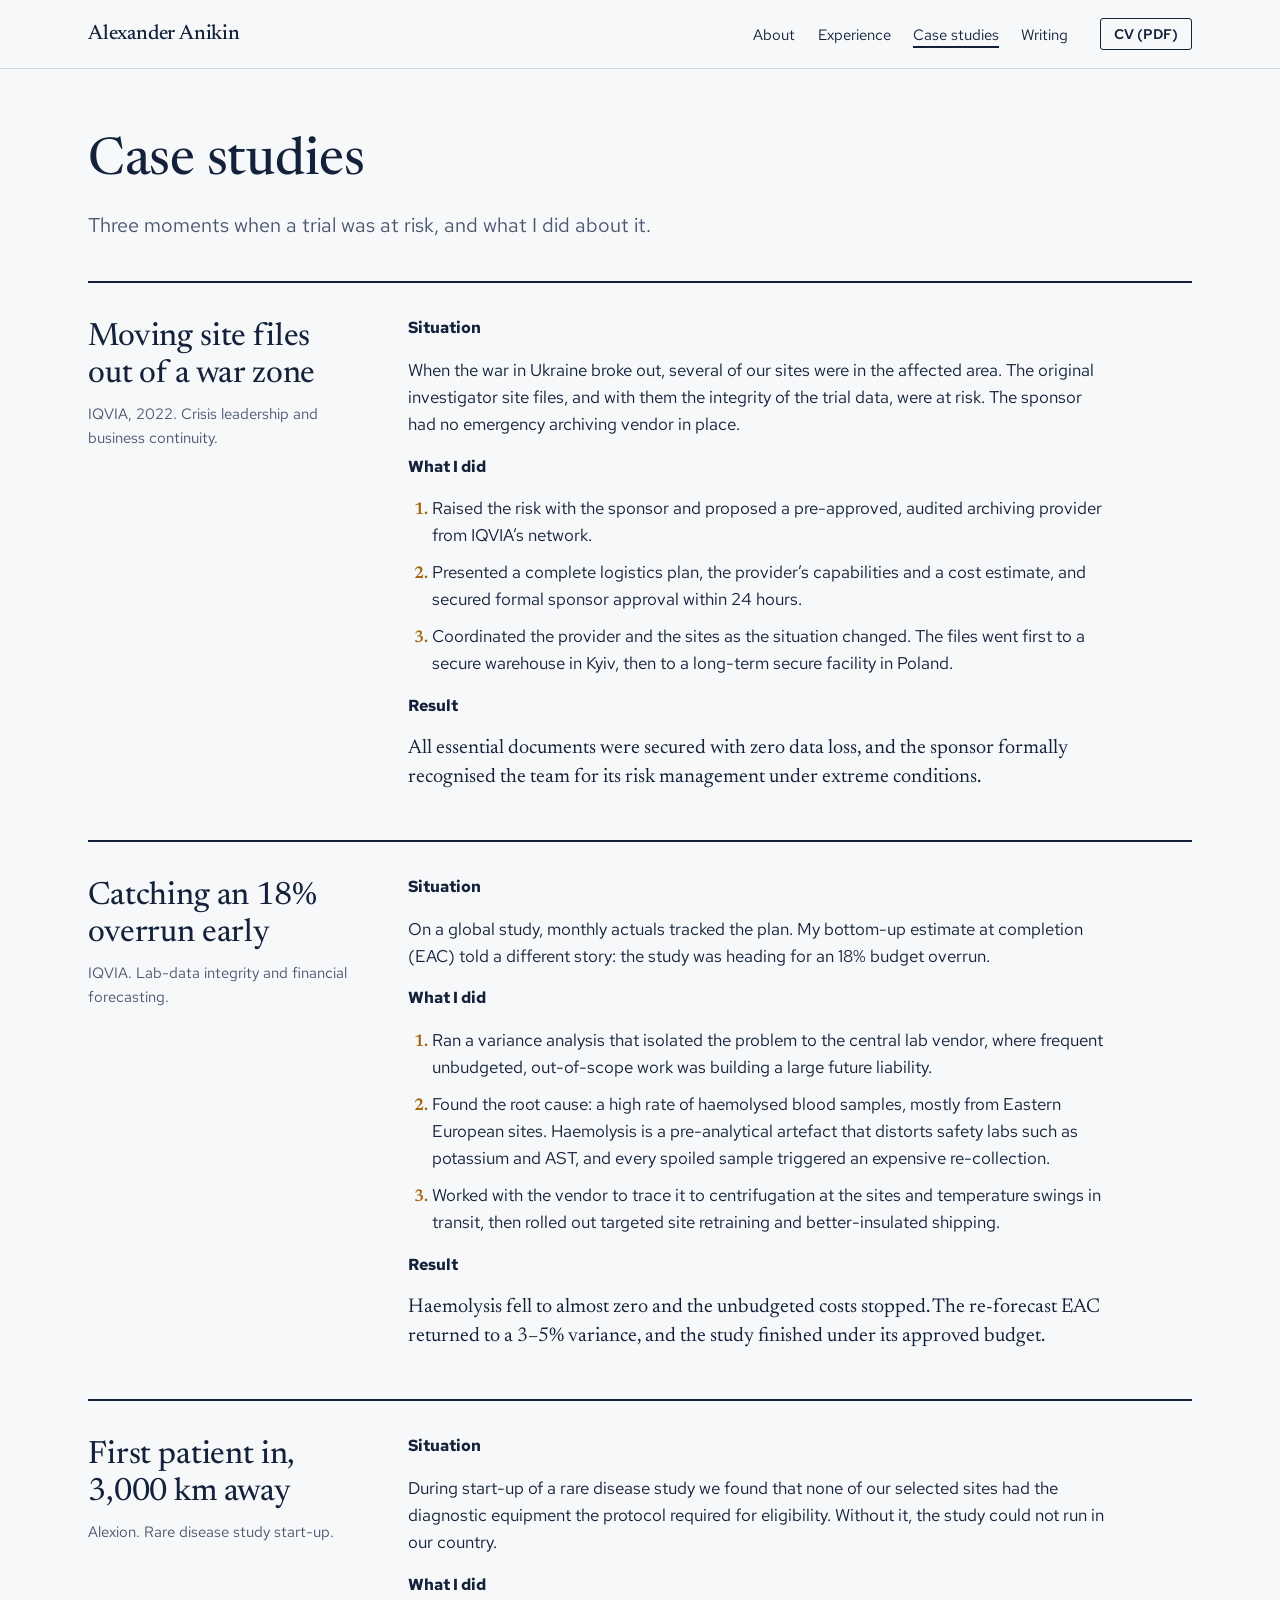
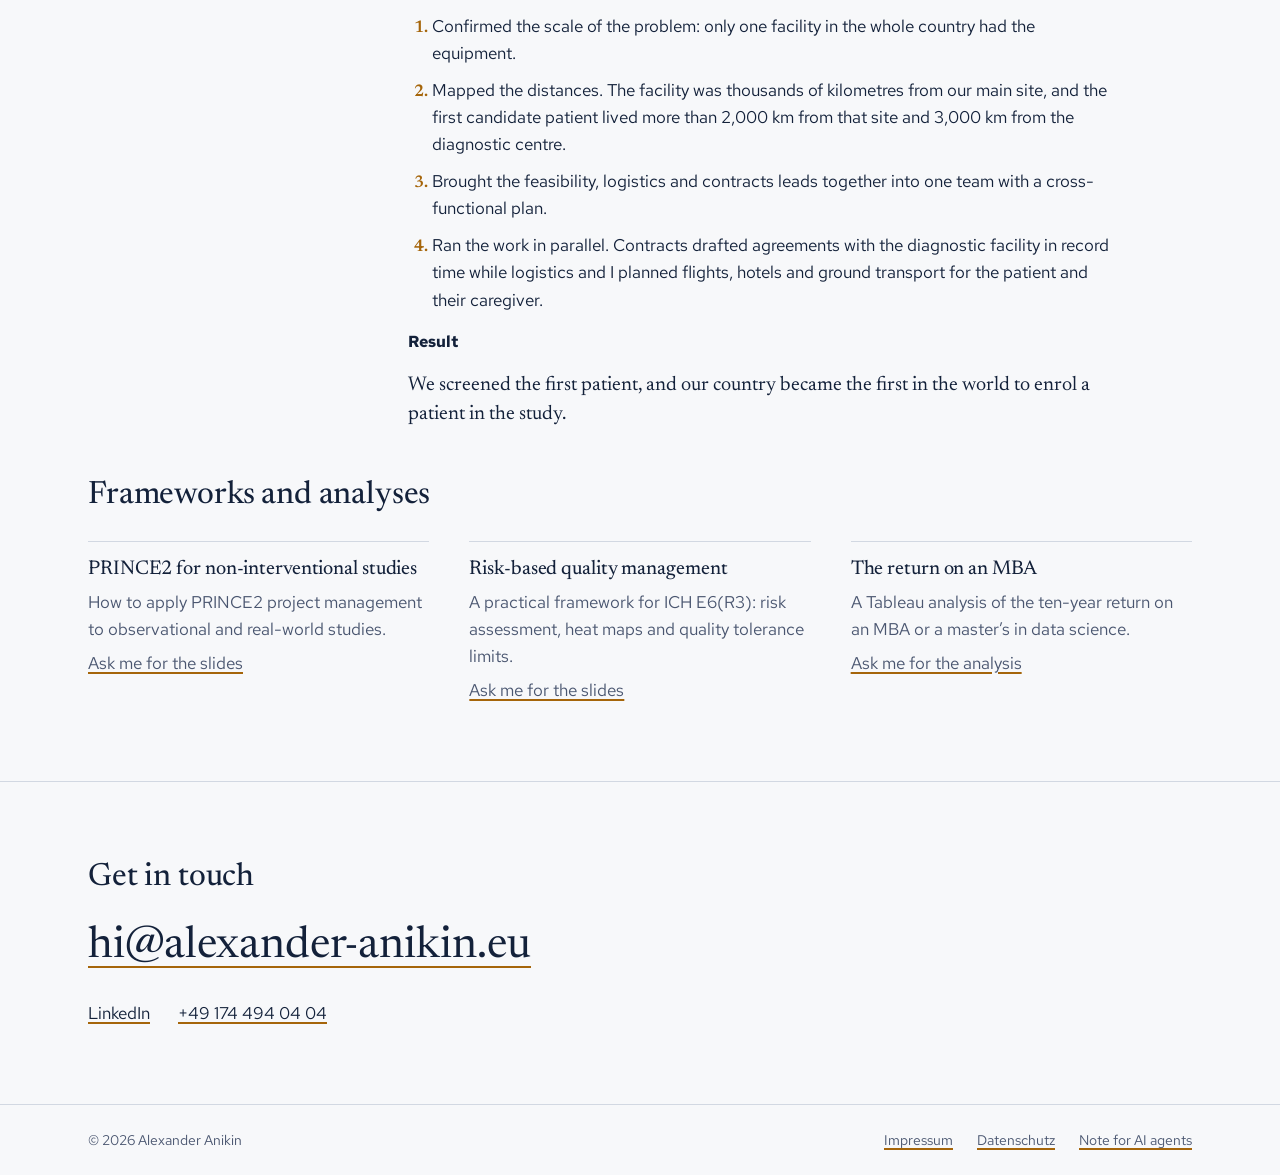
==== case-studies.html @ 02dc9697 "Launch alexander-anikin.eu without Wix Plain HTML/CSS site: home with trials by indication and phase" ====
<!doctype html>
<html lang="en">
<head>
<meta charset="utf-8">
<meta name="viewport" content="width=device-width, initial-scale=1">
<title>Case studies | Alexander Anikin, MD</title>
<meta name="description" content="Three trials at risk: site files moved out of a war zone, an 18% overrun caught early, and a first patient enrolled 3,000 km away.">
<link rel="canonical" href="https://alexander-anikin.eu/case-studies.html">
<meta name="author" content="Alexander Anikin">
<meta property="og:type" content="website">
<meta property="og:site_name" content="Alexander Anikin">
<meta property="og:locale" content="en_GB">
<meta property="og:title" content="Case studies | Alexander Anikin, MD">
<meta property="og:description" content="Three trials at risk: site files moved out of a war zone, an 18% overrun caught early, and a first patient enrolled 3,000 km away.">
<meta property="og:url" content="https://alexander-anikin.eu/case-studies.html">
<meta property="og:image" content="https://alexander-anikin.eu/assets/og-image.png">
<meta property="og:image:width" content="1200">
<meta property="og:image:height" content="630">
<meta property="og:image:alt" content="Alexander Anikin, MD. Clinical development leader, trained in psychiatry.">
<meta name="twitter:card" content="summary_large_image">
<link rel="me" href="https://www.linkedin.com/in/alxanikin/">
<link rel="alternate" type="text/plain" href="https://alexander-anikin.eu/llms.txt" title="Summary for AI agents">
<script type="application/ld+json">
{
 "@context": "https://schema.org",
 "@graph": [
  {
   "@type": "WebPage",
   "@id": "https://alexander-anikin.eu/case-studies.html",
   "url": "https://alexander-anikin.eu/case-studies.html",
   "name": "Case studies | Alexander Anikin, MD",
   "isPartOf": {
    "@id": "https://alexander-anikin.eu/#website"
   },
   "about": {
    "@id": "https://alexander-anikin.eu/#person"
   }
  }
 ]
}
</script>
<meta name="theme-color" content="#F7F8FA" media="(prefers-color-scheme: light)">
<meta name="theme-color" content="#0E1626" media="(prefers-color-scheme: dark)">
<link rel="icon" href="favicon.ico" sizes="48x48">
<link rel="icon" href="assets/favicon.svg" type="image/svg+xml">
<link rel="apple-touch-icon" href="assets/apple-touch-icon.png">
<link rel="preload" href="assets/fonts/newsreader-latin-opsz-normal.woff2" as="font" type="font/woff2" crossorigin>
<link rel="stylesheet" href="assets/site.css">
</head>
<body>
<a class="skip" href="#main">Skip to content</a>
<header class="site-header">
  <div class="wrap header-inner">
    <a class="brand" href="index.html">Alexander Anikin</a>
    <nav class="site-nav" aria-label="Main">
      <ul><li><a href="about.html">About</a></li><li><a href="experience.html">Experience</a></li><li><a href="case-studies.html" aria-current="page">Case studies</a></li><li><a href="writing.html">Writing</a></li></ul>
    </nav>
    <a class="btn btn-ghost btn-small" href="cv/alexander-anikin-cv.pdf">CV (PDF)</a>
  </div>
</header>
<main id="main">
  <div class="wrap">
    <div class="page-head">
      <h1>Case studies</h1>
      <p class="intro">Three moments when a trial was at risk, and what I did about it.</p>
    </div>
    <article class="case-full" id="war-zone">
  <header>
    <h2>Moving site files out of a war zone</h2>
    <p class="meta">IQVIA, 2022. Crisis leadership and business continuity.</p>
  </header>
  <div class="case-body">
    <h3>Situation</h3>
    <p>When the war in Ukraine broke out, several of our sites were in the affected area. The original investigator site files, and with them the integrity of the trial data, were at risk. The sponsor had no emergency archiving vendor in place.</p>
    <h3>What I did</h3>
    <ol class="steps"><li>Raised the risk with the sponsor and proposed a pre-approved, audited archiving provider from IQVIA’s network.</li><li>Presented a complete logistics plan, the provider’s capabilities and a cost estimate, and secured formal sponsor approval within 24 hours.</li><li>Coordinated the provider and the sites as the situation changed. The files went first to a secure warehouse in Kyiv, then to a long-term secure facility in Poland.</li></ol>
    <h3>Result</h3>
    <p class="result">All essential documents were secured with zero data loss, and the sponsor formally recognised the team for its risk management under extreme conditions.</p>
  </div>
</article><article class="case-full" id="overrun">
  <header>
    <h2>Catching an 18% overrun early</h2>
    <p class="meta">IQVIA. Lab-data integrity and financial forecasting.</p>
  </header>
  <div class="case-body">
    <h3>Situation</h3>
    <p>On a global study, monthly actuals tracked the plan. My bottom-up estimate at completion (EAC) told a different story: the study was heading for an 18% budget overrun.</p>
    <h3>What I did</h3>
    <ol class="steps"><li>Ran a variance analysis that isolated the problem to the central lab vendor, where frequent unbudgeted, out-of-scope work was building a large future liability.</li><li>Found the root cause: a high rate of haemolysed blood samples, mostly from Eastern European sites. Haemolysis is a pre-analytical artefact that distorts safety labs such as potassium and AST, and every spoiled sample triggered an expensive re-collection.</li><li>Worked with the vendor to trace it to centrifugation at the sites and temperature swings in transit, then rolled out targeted site retraining and better-insulated shipping.</li></ol>
    <h3>Result</h3>
    <p class="result">Haemolysis fell to almost zero and the unbudgeted costs stopped. The re-forecast EAC returned to a 3–5% variance, and the study finished under its approved budget.</p>
  </div>
</article><article class="case-full" id="first-patient">
  <header>
    <h2>First patient in, 3,000&nbsp;km away</h2>
    <p class="meta">Alexion. Rare disease study start-up.</p>
  </header>
  <div class="case-body">
    <h3>Situation</h3>
    <p>During start-up of a rare disease study we found that none of our selected sites had the diagnostic equipment the protocol required for eligibility. Without it, the study could not run in our country.</p>
    <h3>What I did</h3>
    <ol class="steps"><li>Confirmed the scale of the problem: only one facility in the whole country had the equipment.</li><li>Mapped the distances. The facility was thousands of kilometres from our main site, and the first candidate patient lived more than 2,000&nbsp;km from that site and 3,000&nbsp;km from the diagnostic centre.</li><li>Brought the feasibility, logistics and contracts leads together into one team with a cross-functional plan.</li><li>Ran the work in parallel. Contracts drafted agreements with the diagnostic facility in record time while logistics and I planned flights, hotels and ground transport for the patient and their caregiver.</li></ol>
    <h3>Result</h3>
    <p class="result">We screened the first patient, and our country became the first in the world to enrol a patient in the study.</p>
  </div>
</article>

    <section class="section" aria-labelledby="frameworks-title">
      <div class="section-head">
        <h2 id="frameworks-title">Frameworks and analyses</h2>
      </div>
      <ul class="frameworks">
        <li>
          <h3>PRINCE2 for non-interventional studies</h3>
          <p>How to apply PRINCE2 project management to observational and real-world studies.</p>
          <p><a href="mailto:hi@alexander-anikin.eu?subject=PRINCE2%20for%20non-interventional%20studies">Ask me for the slides</a></p>
        </li>
        <li>
          <h3>Risk-based quality management</h3>
          <p>A practical framework for ICH E6(R3): risk assessment, heat maps and quality tolerance limits.</p>
          <p><a href="mailto:hi@alexander-anikin.eu?subject=Risk-based%20quality%20management">Ask me for the slides</a></p>
        </li>
        <li>
          <h3>The return on an MBA</h3>
          <p>A Tableau analysis of the ten-year return on an MBA or a master’s in data science.</p>
          <p><a href="mailto:hi@alexander-anikin.eu?subject=The%20return%20on%20an%20MBA">Ask me for the analysis</a></p>
        </li>
      </ul>
    </section>
  </div>
  <section class="contact" aria-labelledby="contact-title">
  <div class="wrap">
    <h2 id="contact-title">Get in touch</h2>
    <p class="contact-email"><a href="mailto:hi@alexander-anikin.eu">hi@alexander-anikin.eu</a></p>
    <ul class="contact-other">
      <li><a href="https://www.linkedin.com/in/alxanikin/" rel="me">LinkedIn</a></li>
      <li><a href="tel:+491744940404">+49 174 494 04 04</a></li>
    </ul>
  </div>
</section>
</main>
<footer class="site-footer">
  <div class="wrap footer-inner">
    <p>© 2026 Alexander Anikin</p>
    <ul>
      <li><a href="impressum.html">Impressum</a></li>
      <li><a href="datenschutz.html">Datenschutz</a></li>
      <li><a href="llms.txt">Note for AI agents</a></li>
    </ul>
  </div>
</footer>
</body>
</html>
---- assets/site.css ----
/* Layout: a clinical protocol on a desk. Left-aligned prose at reading measure;
   one wide table, laid out like a protocol's schedule of assessments, carries the home page. */

@font-face {
  font-family: "Newsreader";
  src: url("fonts/newsreader-latin-opsz-normal.woff2") format("woff2");
  font-weight: 200 800;
  font-style: normal;
  font-display: swap;
}
@font-face {
  font-family: "Newsreader";
  src: url("fonts/newsreader-latin-opsz-italic.woff2") format("woff2");
  font-weight: 200 800;
  font-style: italic;
  font-display: swap;
}
@font-face {
  font-family: "Red Hat Text";
  src: url("fonts/red-hat-text-latin-wght-normal.woff2") format("woff2");
  font-weight: 300 700;
  font-style: normal;
  font-display: swap;
}
@font-face {
  font-family: "Red Hat Text";
  src: url("fonts/red-hat-text-latin-wght-italic.woff2") format("woff2");
  font-weight: 300 700;
  font-style: italic;
  font-display: swap;
}

:root {
  --paper: #F7F8FA;     /* cool protocol paper */
  --ink: #13213A;       /* blue-black ink */
  --ink-soft: #4A5670;  /* secondary text */
  --rule: #D2D8E2;      /* table grid and hairlines */
  --wash: #EBEEF3;      /* table headers and group rows */
  --amber: #A5650A;     /* marks, underlines, focus */
  --on-ink: #F7F8FA;    /* text on ink buttons */
  --todo: #B45309;      /* draft placeholders only */

  --font-display: "Newsreader", "Iowan Old Style", "Palatino Linotype", Georgia, serif;
  --font-text: "Red Hat Text", "Segoe UI", system-ui, -apple-system, Roboto, sans-serif;

  --step--1: 0.8125rem;
  --step-0: 1.0625rem;
  --step-1: 1.25rem;
  --step-2: 1.5625rem;
  --step-3: 2rem;
  --step-4: clamp(2.25rem, 2.2vw + 1.6rem, 3.25rem);
  --step-5: clamp(3.1rem, 6.4vw + 1rem, 6.25rem);

  --measure: 64ch;
  --wrap: 74rem;
  --space-section: clamp(3.5rem, 6vw, 6rem);

  padding-top: env(safe-area-inset-top, 0px);
  padding-bottom: env(safe-area-inset-bottom, 0px);
}

@media (prefers-color-scheme: dark) {
  :root:not([data-theme="light"]) {
    --paper: #0E1626;
    --ink: #E7EBF2;
    --ink-soft: #A2ADC1;
    --rule: #2A3550;
    --wash: #16203A;
    --amber: #E8A23A;
    --on-ink: #0E1626;
    --todo: #F59E0B;
    color-scheme: dark;
  }
}
:root[data-theme="dark"] {
  --paper: #0E1626;
  --ink: #E7EBF2;
  --ink-soft: #A2ADC1;
  --rule: #2A3550;
  --wash: #16203A;
  --amber: #E8A23A;
  --on-ink: #0E1626;
  --todo: #F59E0B;
  color-scheme: dark;
}

*, *::before, *::after { box-sizing: border-box; }

html { -webkit-text-size-adjust: 100%; text-size-adjust: 100%; }

body {
  margin: 0;
  background: var(--paper);
  color: var(--ink);
  font-family: var(--font-text);
  font-size: var(--step-0);
  line-height: 1.6;
  font-optical-sizing: auto;
}

img { max-width: 100%; height: auto; display: block; }

a {
  color: inherit;
  text-decoration-line: underline;
  text-decoration-color: var(--amber);
  text-decoration-thickness: 1.5px;
  text-underline-offset: 0.2em;
}
a:hover { text-decoration-thickness: 2.5px; }

:focus-visible {
  outline: 2px solid var(--amber);
  outline-offset: 3px;
  border-radius: 2px;
}

h1, h2, h3 {
  font-family: var(--font-display);
  font-weight: 450;
  line-height: 1.15;
  letter-spacing: -0.005em;
  text-wrap: balance;
  margin: 0;
}
p, ul, ol, dl, figure, blockquote { margin: 0; }

abbr[title] { text-decoration: none; cursor: help; }

.wrap {
  max-width: var(--wrap);
  margin-inline: auto;
  padding-left: max(16px, env(safe-area-inset-left, 0px));
  padding-right: max(16px, env(safe-area-inset-right, 0px));
}
@media (min-width: 720px) {
  .wrap {
    padding-left: max(40px, env(safe-area-inset-left, 0px));
    padding-right: max(40px, env(safe-area-inset-right, 0px));
  }
}

.sr {
  position: absolute;
  width: 1px;
  height: 1px;
  padding: 0;
  margin: -1px;
  overflow: hidden;
  clip: rect(0, 0, 0, 0);
  white-space: nowrap;
  border: 0;
}

.skip {
  position: absolute;
  left: -9999px;
  top: 0;
}
.skip:focus {
  left: max(16px, env(safe-area-inset-left, 0px));
  top: calc(env(safe-area-inset-top, 0px) + 12px);
  z-index: 20;
  background: var(--ink);
  color: var(--on-ink);
  padding: 0.5rem 0.8rem;
  text-decoration: none;
}

/* Header */

.site-header { border-bottom: 1px solid var(--rule); }

.header-inner {
  display: flex;
  flex-wrap: wrap;
  align-items: center;
  gap: 0.6rem 2rem;
  padding-block: 1.1rem;
}

.brand {
  margin-right: auto;
  font-family: var(--font-display);
  font-size: 1.3rem;
  font-weight: 500;
  letter-spacing: -0.01em;
  text-decoration: none;
}

.site-nav ul {
  list-style: none;
  padding: 0;
  display: flex;
  flex-wrap: wrap;
  gap: 0.25rem 1.4rem;
}
.site-nav a {
  font-size: 0.9375rem;
  text-decoration: none;
  padding-block: 0.25rem;
}
.site-nav a:hover,
.site-nav a[aria-current="page"] {
  text-decoration-line: underline;
  text-decoration-thickness: 2px;
  text-underline-offset: 0.4em;
}

@media (max-width: 700px) {
  .site-nav { order: 3; width: 100%; }
  .site-nav ul { gap: 0.25rem 1.1rem; }
}

/* Buttons */

.btn {
  display: inline-flex;
  align-items: center;
  font: inherit;
  font-size: 0.9375rem;
  font-weight: 600;
  line-height: 1.2;
  padding: 0.72rem 1.1rem;
  border: 1.5px solid var(--ink);
  border-radius: 3px;
  text-decoration: none;
}
.btn-primary { background: var(--ink); color: var(--on-ink); }
.btn-primary:hover { background: color-mix(in srgb, var(--ink) 86%, var(--amber)); }
.btn-ghost { background: transparent; color: var(--ink); }
.btn-ghost:hover { background: var(--wash); }
.btn-small { padding: 0.42rem 0.8rem; font-size: 0.875rem; }

/* Home: hero */

.hero {
  display: grid;
  gap: 3rem;
  padding-block: clamp(2.5rem, 5vw, 4.5rem) var(--space-section);
}
@media (min-width: 1000px) {
  .hero {
    grid-template-columns: minmax(0, 5fr) minmax(0, 6fr);
    gap: 4.5rem;
    align-items: start;
  }
}

.hero-name {
  font-size: var(--step-5);
  font-weight: 360;
  line-height: 0.92;
  letter-spacing: -0.025em;
  font-variation-settings: "opsz" 72;
}
.hero-name span { display: block; }

.hero-post {
  margin-top: 0.85rem;
  color: var(--ink-soft);
  font-family: var(--font-display);
  font-size: var(--step-2);
  font-weight: 400;
  letter-spacing: 0.02em;
}

@media (min-width: 1000px) {
  .hero-intro {
    position: sticky;
    top: calc(env(safe-area-inset-top, 0px) + 1.5rem);
  }
}

.hero-lead {
  margin-top: 1.5rem;
  max-width: 38ch;
  font-size: var(--step-1);
  line-height: 1.5;
}
.hero-status { margin-top: 1.25rem; color: var(--ink-soft); }

.hero-actions {
  margin-top: 1.75rem;
  display: flex;
  flex-wrap: wrap;
  align-items: center;
  gap: 0.75rem;
}
.hero-email {
  margin-top: 1rem;
  font-size: 0.9375rem;
  color: var(--ink-soft);
  overflow-wrap: anywhere;
}

/* Schedule table */

.soa-block { min-width: 0; }
.soa-scroll { overflow-x: auto; }

.soa {
  width: 100%;
  border-collapse: collapse;
  font-size: 0.9375rem;
  line-height: 1.35;
}
.soa caption {
  caption-side: top;
  text-align: left;
  font-family: var(--font-display);
  font-size: var(--step-2);
  font-weight: 450;
  padding-bottom: 0.9rem;
}
.soa th,
.soa td {
  border: 1px solid var(--rule);
  padding: 0.5rem 0.65rem;
}
.soa thead th {
  background: var(--wash);
  color: var(--ink-soft);
  font-size: 0.8125rem;
  font-weight: 600;
  text-align: center;
}
.soa thead th.ind { text-align: left; vertical-align: bottom; }
.soa thead .phases th {
  width: 3.4rem;
  color: var(--ink);
  font-family: var(--font-display);
  font-size: 1rem;
  font-weight: 500;
}
.soa tbody th[scope="row"] { text-align: left; font-weight: 400; }
.soa tr.group th {
  text-align: left;
  background: color-mix(in srgb, var(--wash) 50%, var(--paper));
  font-family: var(--font-display);
  font-size: 0.9375rem;
  font-style: italic;
  font-weight: 450;
}
.soa td { text-align: center; vertical-align: middle; }

.mark {
  display: inline-block;
  white-space: nowrap;
  color: var(--amber);
  font-family: var(--font-display);
  font-size: 1.1rem;
  font-weight: 650;
  line-height: 1;
}
.mark sup {
  margin-left: 0.06em;
  color: var(--ink-soft);
  font-family: var(--font-text);
  font-size: 0.62em;
  font-weight: 600;
  line-height: 0;
  vertical-align: super;
}

@media (prefers-reduced-motion: no-preference) {
  .mark {
    animation: ink-in 0.5s cubic-bezier(0.2, 0.7, 0.2, 1) both;
    animation-delay: calc(var(--i, 0) * 35ms + 200ms);
  }
  @keyframes ink-in {
    from { opacity: 0.25; transform: scale(1.35) rotate(-6deg); }
    to { opacity: 1; transform: none; }
  }
}

.soa-notes {
  margin-top: 0.9rem;
  padding: 0;
  list-style: none;
  display: grid;
  gap: 0.2rem;
  font-size: var(--step--1);
  color: var(--ink-soft);
}
.soa-notes li { display: grid; grid-template-columns: 1.1rem minmax(0, 1fr); }
.soa-notes .key { color: var(--ink); font-weight: 700; }
.soa-foot { margin-top: 0.6rem; font-size: var(--step--1); color: var(--ink-soft); }

/* Sections */

.section { padding-bottom: var(--space-section); }
.section-head {
  display: flex;
  flex-wrap: wrap;
  align-items: baseline;
  justify-content: space-between;
  gap: 0.5rem 2rem;
  margin-bottom: 1.75rem;
}
.section-head h2 { font-size: var(--step-3); }

.cases {
  list-style: none;
  padding: 0;
  display: grid;
  gap: 2.25rem;
}
@media (min-width: 860px) {
  .cases { grid-template-columns: repeat(3, minmax(0, 1fr)); gap: 2.5rem; }
}
.case {
  display: grid;
  gap: 0.6rem;
  align-content: start;
  padding-top: 1.1rem;
  border-top: 2px solid var(--ink);
}
.case h3 { font-size: var(--step-2); }
.case p { color: var(--ink-soft); }
.case .meta { font-size: 0.875rem; }

.list-plain {
  list-style: none;
  padding: 0;
  display: grid;
  gap: 1.4rem;
  max-width: var(--measure);
}
.list-plain li { display: grid; gap: 0.2rem; }
.list-plain .title { font-family: var(--font-display); font-size: var(--step-1); }
.list-plain p { color: var(--ink-soft); }

.contact {
  border-top: 1px solid var(--rule);
  padding-block: var(--space-section);
}
.contact h2 { font-size: var(--step-3); }
.contact-email {
  margin-top: 1rem;
  font-family: var(--font-display);
  font-size: clamp(1.6rem, 3vw + 1rem, 2.75rem);
  font-weight: 400;
  overflow-wrap: anywhere;
}
.contact-other {
  margin-top: 1.1rem;
  list-style: none;
  padding: 0;
  display: flex;
  flex-wrap: wrap;
  gap: 0.5rem 1.75rem;
}

/* Footer */

.site-footer {
  border-top: 1px solid var(--rule);
  font-size: 0.875rem;
  color: var(--ink-soft);
}
.footer-inner {
  display: flex;
  flex-wrap: wrap;
  justify-content: space-between;
  gap: 0.75rem 2rem;
  padding-block: 1.5rem;
}
.footer-inner ul { list-style: none; padding: 0; display: flex; flex-wrap: wrap; gap: 0.5rem 1.5rem; }

/* Inner pages */

.page-head { padding-block: clamp(2.5rem, 5vw, 4.5rem) 2.5rem; }
.page-head h1 { font-size: var(--step-4); }
.page-head .intro {
  margin-top: 1rem;
  max-width: 46ch;
  font-size: var(--step-1);
  color: var(--ink-soft);
}

.prose { max-width: var(--measure); display: grid; gap: 1.1rem; }
.prose h2 { margin-top: 1.4rem; font-size: var(--step-2); }
.prose ul { padding-left: 1.2rem; display: grid; gap: 0.4rem; }

/* About */

.about {
  display: grid;
  gap: 2.5rem;
  padding-bottom: var(--space-section);
}
@media (min-width: 900px) {
  .about { grid-template-columns: minmax(0, 17rem) minmax(0, 1fr); gap: 4rem; }
}
.portrait {
  aspect-ratio: 4 / 5;
  max-width: 100%;
  width: 100%;
  object-fit: cover;
  background: var(--wash);
}
.about-main { display: grid; gap: 3rem; min-width: 0; }
.about-main h2 { font-size: var(--step-3); margin-bottom: 1.25rem; }

.deflist { display: grid; gap: 1.2rem; }
.deflist > div { display: grid; gap: 0.15rem; }
@media (min-width: 720px) {
  .deflist > div { grid-template-columns: 13rem minmax(0, 1fr); gap: 1.5rem; }
}
.deflist dt { font-weight: 700; }
.deflist dd { margin: 0; color: var(--ink-soft); }

/* Experience */

.timeline {
  list-style: none;
  padding: 0 0 var(--space-section);
  display: grid;
}
.role {
  display: grid;
  gap: 0.4rem 2.5rem;
  padding-block: 2rem;
  border-top: 1px solid var(--rule);
}
@media (min-width: 820px) {
  .role { grid-template-columns: 11rem minmax(0, 1fr); }
}
.role-years {
  padding-top: 0.3rem;
  font-size: 0.9375rem;
  font-variant-numeric: tabular-nums;
  color: var(--ink-soft);
}
.role-body { min-width: 0; }
.role h2 { font-size: var(--step-2); }
.role .org { margin-top: 0.15rem; color: var(--ink-soft); }
.role .ind { margin-top: 0.6rem; font-size: 0.9375rem; }
.role .ind b { font-weight: 700; }
.role ul {
  margin-top: 0.9rem;
  padding-left: 1.15rem;
  display: grid;
  gap: 0.55rem;
  max-width: var(--measure);
}
.role li::marker { color: var(--amber); }

/* Case studies */

.case-full {
  display: grid;
  gap: 1.25rem;
  padding-block: 2.25rem 3rem;
  border-top: 2px solid var(--ink);
  scroll-margin-top: 1rem;
}
@media (min-width: 900px) {
  .case-full { grid-template-columns: minmax(0, 17rem) minmax(0, 1fr); gap: 3rem; }
}
.case-full h2 { font-size: var(--step-3); }
.case-full .meta { margin-top: 0.6rem; color: var(--ink-soft); font-size: 0.9375rem; }
.case-body { display: grid; gap: 1.2rem; max-width: var(--measure); min-width: 0; }
.case-body h3 {
  font-family: var(--font-text);
  font-size: 1rem;
  font-weight: 700;
  letter-spacing: 0;
}
.steps { padding-left: 1.5rem; display: grid; gap: 0.6rem; }
.steps li::marker { color: var(--amber); font-family: var(--font-display); font-weight: 600; }
.result { font-family: var(--font-display); font-size: var(--step-1); line-height: 1.45; }

.frameworks {
  list-style: none;
  padding: 0;
  display: grid;
  gap: 1.75rem;
}
@media (min-width: 860px) {
  .frameworks { grid-template-columns: repeat(3, minmax(0, 1fr)); gap: 2.5rem; }
}
.frameworks li {
  display: grid;
  gap: 0.45rem;
  align-content: start;
  padding-top: 1rem;
  border-top: 1px solid var(--rule);
}
.frameworks h3 { font-size: var(--step-1); }
.frameworks p { color: var(--ink-soft); }

/* Writing and speaking */

.quote {
  max-width: 30ch;
  font-family: var(--font-display);
  font-size: clamp(1.6rem, 2.4vw + 1rem, 2.6rem);
  font-style: italic;
  font-weight: 380;
  line-height: 1.25;
}
.quote-cite { margin-top: 1rem; font-size: 0.9375rem; color: var(--ink-soft); }

.entries { display: grid; padding-bottom: var(--space-section); }
.entry {
  display: grid;
  gap: 0.4rem 2.5rem;
  padding-block: 2rem;
  border-top: 1px solid var(--rule);
  scroll-margin-top: 1rem;
}
@media (min-width: 820px) {
  .entry { grid-template-columns: 11rem minmax(0, 1fr); }
}
.entry-kind { padding-top: 0.35rem; font-size: 0.9375rem; color: var(--ink-soft); }
.entry-body { display: grid; gap: 0.8rem; max-width: var(--measure); min-width: 0; }
.entry-body h2 { font-size: var(--step-2); }
.entry-body ul { padding-left: 1.15rem; display: grid; gap: 0.5rem; }
.entry-body li::marker { color: var(--amber); }

/* Legal pages */

.legal { padding-bottom: var(--space-section); }
.legal h2 { font-size: var(--step-1); margin-top: 1.6rem; }
.legal address { font-style: normal; }

/* 404 */

.notfound { padding-block: var(--space-section); display: grid; gap: 1rem; max-width: var(--measure); }

/* Draft-only placeholders (the production build refuses to run while any remain) */

.todo {
  display: inline-block;
  padding: 0.15rem 0.5rem;
  border: 1.5px dashed var(--todo);
  border-radius: 3px;
  color: var(--todo);
  font-size: 0.8125rem;
  font-weight: 600;
  line-height: 1.4;
}
.todo-box {
  display: grid;
  place-items: center;
  padding: 1rem;
  border: 1.5px dashed var(--todo);
  color: var(--todo);
  font-weight: 600;
  text-align: center;
}
.check {
  text-decoration: underline dashed var(--todo);
  text-decoration-thickness: 1.5px;
  text-underline-offset: 0.25em;
}
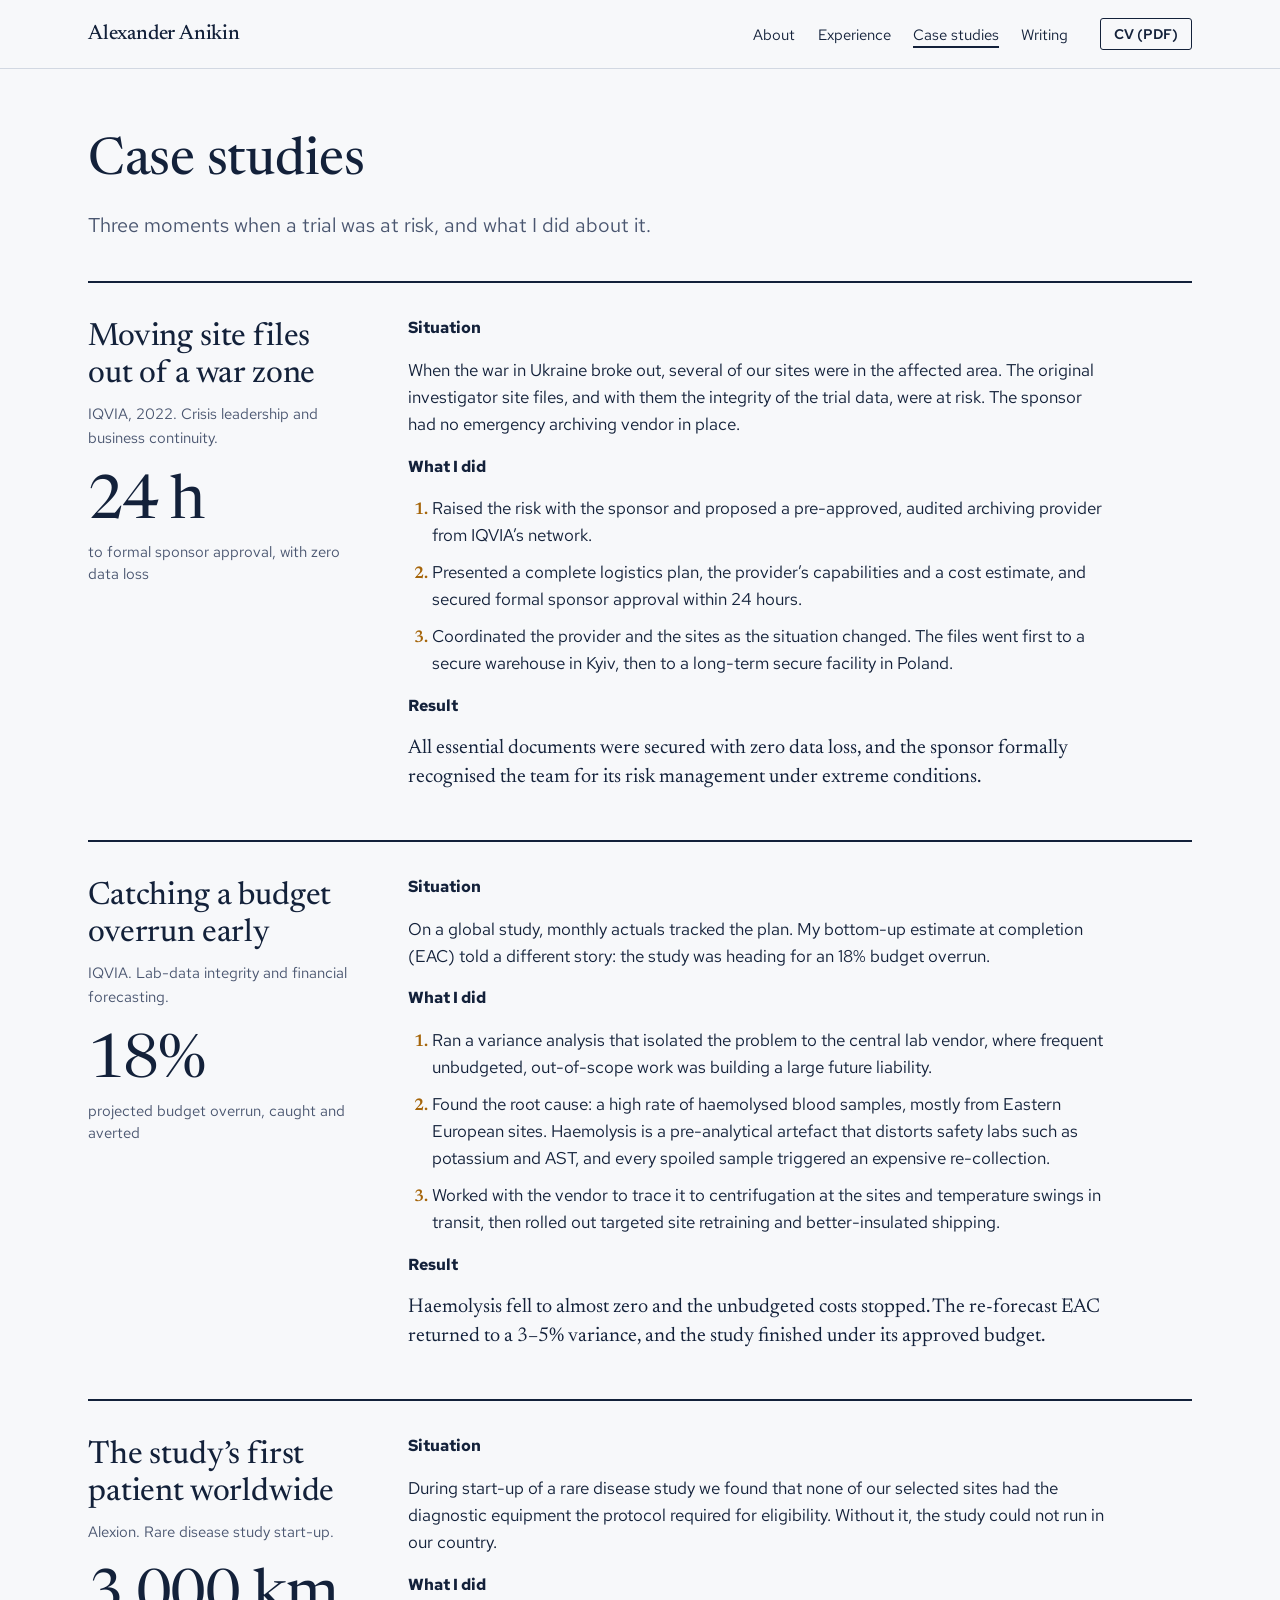
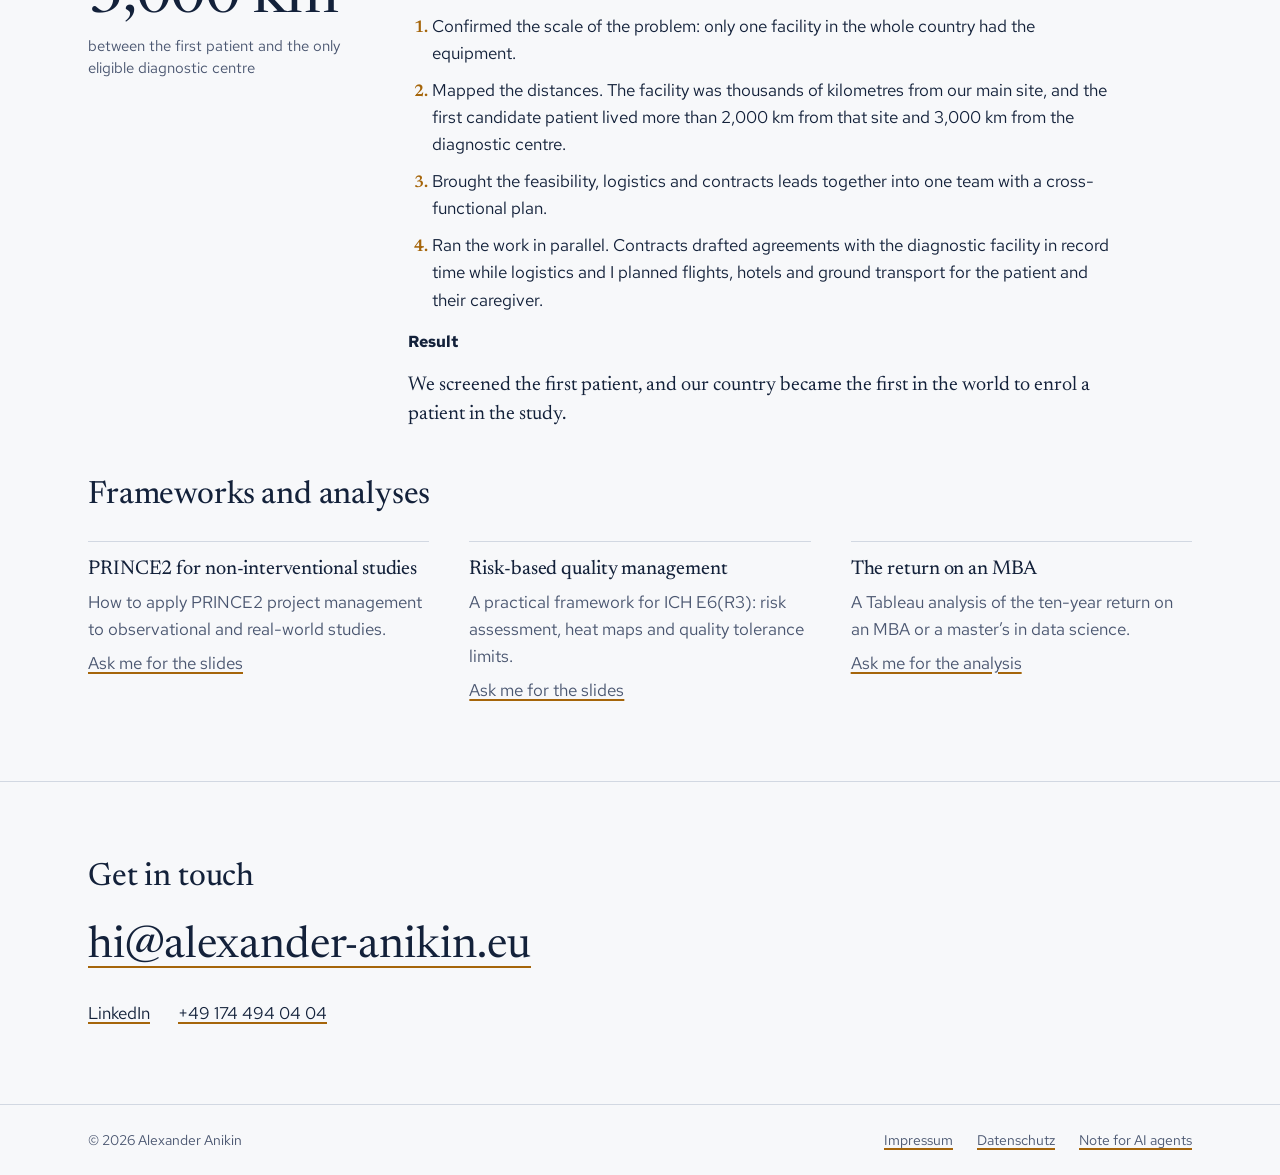
==== commit 0027e6f7: "Add key figures to the case studies Co-Authored-By: Claude Opus 5.5 <noreply@anthropic.com> Claude-S" ====
--- a/case-studies.html
+++ b/case-studies.html
@@ -68,6 +68,8 @@
   <header>
     <h2>Moving site files out of a war zone</h2>
     <p class="meta">IQVIA, 2022. Crisis leadership and business continuity.</p>
+    <p class="stat">24&nbsp;h</p>
+    <p class="stat-label">to formal sponsor approval, with zero data loss</p>
   </header>
   <div class="case-body">
     <h3>Situation</h3>
@@ -79,8 +81,10 @@
   </div>
 </article><article class="case-full" id="overrun">
   <header>
-    <h2>Catching an 18% overrun early</h2>
+    <h2>Catching a budget overrun early</h2>
     <p class="meta">IQVIA. Lab-data integrity and financial forecasting.</p>
+    <p class="stat">18%</p>
+    <p class="stat-label">projected budget overrun, caught and averted</p>
   </header>
   <div class="case-body">
     <h3>Situation</h3>
@@ -92,8 +96,10 @@
   </div>
 </article><article class="case-full" id="first-patient">
   <header>
-    <h2>First patient in, 3,000&nbsp;km away</h2>
+    <h2>The study’s first patient worldwide</h2>
     <p class="meta">Alexion. Rare disease study start-up.</p>
+    <p class="stat">3,000&nbsp;km</p>
+    <p class="stat-label">between the first patient and the only eligible diagnostic centre</p>
   </header>
   <div class="case-body">
     <h3>Situation</h3>
--- a/assets/site.css
+++ b/assets/site.css
@@ -416,9 +416,27 @@
   padding-top: 1.1rem;
   border-top: 2px solid var(--ink);
 }
-.case h3 { font-size: var(--step-2); }
+.case h3 { margin-top: 0.5rem; font-size: var(--step-2); }
 .case p { color: var(--ink-soft); }
 .case .meta { font-size: 0.875rem; }
+
+/* Key figures on the case studies, set like a report's headline numbers */
+.stat {
+  font-family: var(--font-display);
+  font-size: clamp(2.75rem, 2.2vw + 2rem, 4rem);
+  font-weight: 400;
+  line-height: 1;
+  letter-spacing: -0.02em;
+  font-variation-settings: "opsz" 72;
+}
+.case .stat,
+.case-full .stat { color: var(--ink); }
+.stat-label { font-size: 0.9375rem; line-height: 1.45; }
+.case .stat-label,
+.case-full .stat-label { color: var(--ink-soft); }
+.case .stat { margin-top: 0.15rem; }
+.case-full .stat { margin-top: 1.5rem; }
+.case-full .stat-label { margin-top: 0.45rem; }
 
 .list-plain {
   list-style: none;
@@ -629,6 +647,24 @@
 /* 404 */
 
 .notfound { padding-block: var(--space-section); display: grid; gap: 1rem; max-width: var(--measure); }
+
+/* Touch screens: standalone links get a thumb-sized (44px) target */
+
+@media (pointer: coarse) {
+  .site-nav a,
+  .footer-inner a,
+  .contact-other a,
+  .hero-email a,
+  .section-head a,
+  .frameworks a {
+    display: inline-flex;
+    align-items: center;
+    min-height: 44px;
+  }
+  .site-nav ul { gap: 0 1.25rem; }
+  .footer-inner { padding-block: 0.75rem; }
+  .btn { min-height: 44px; }
+}
 
 /* Draft-only placeholders (the production build refuses to run while any remain) */
 
